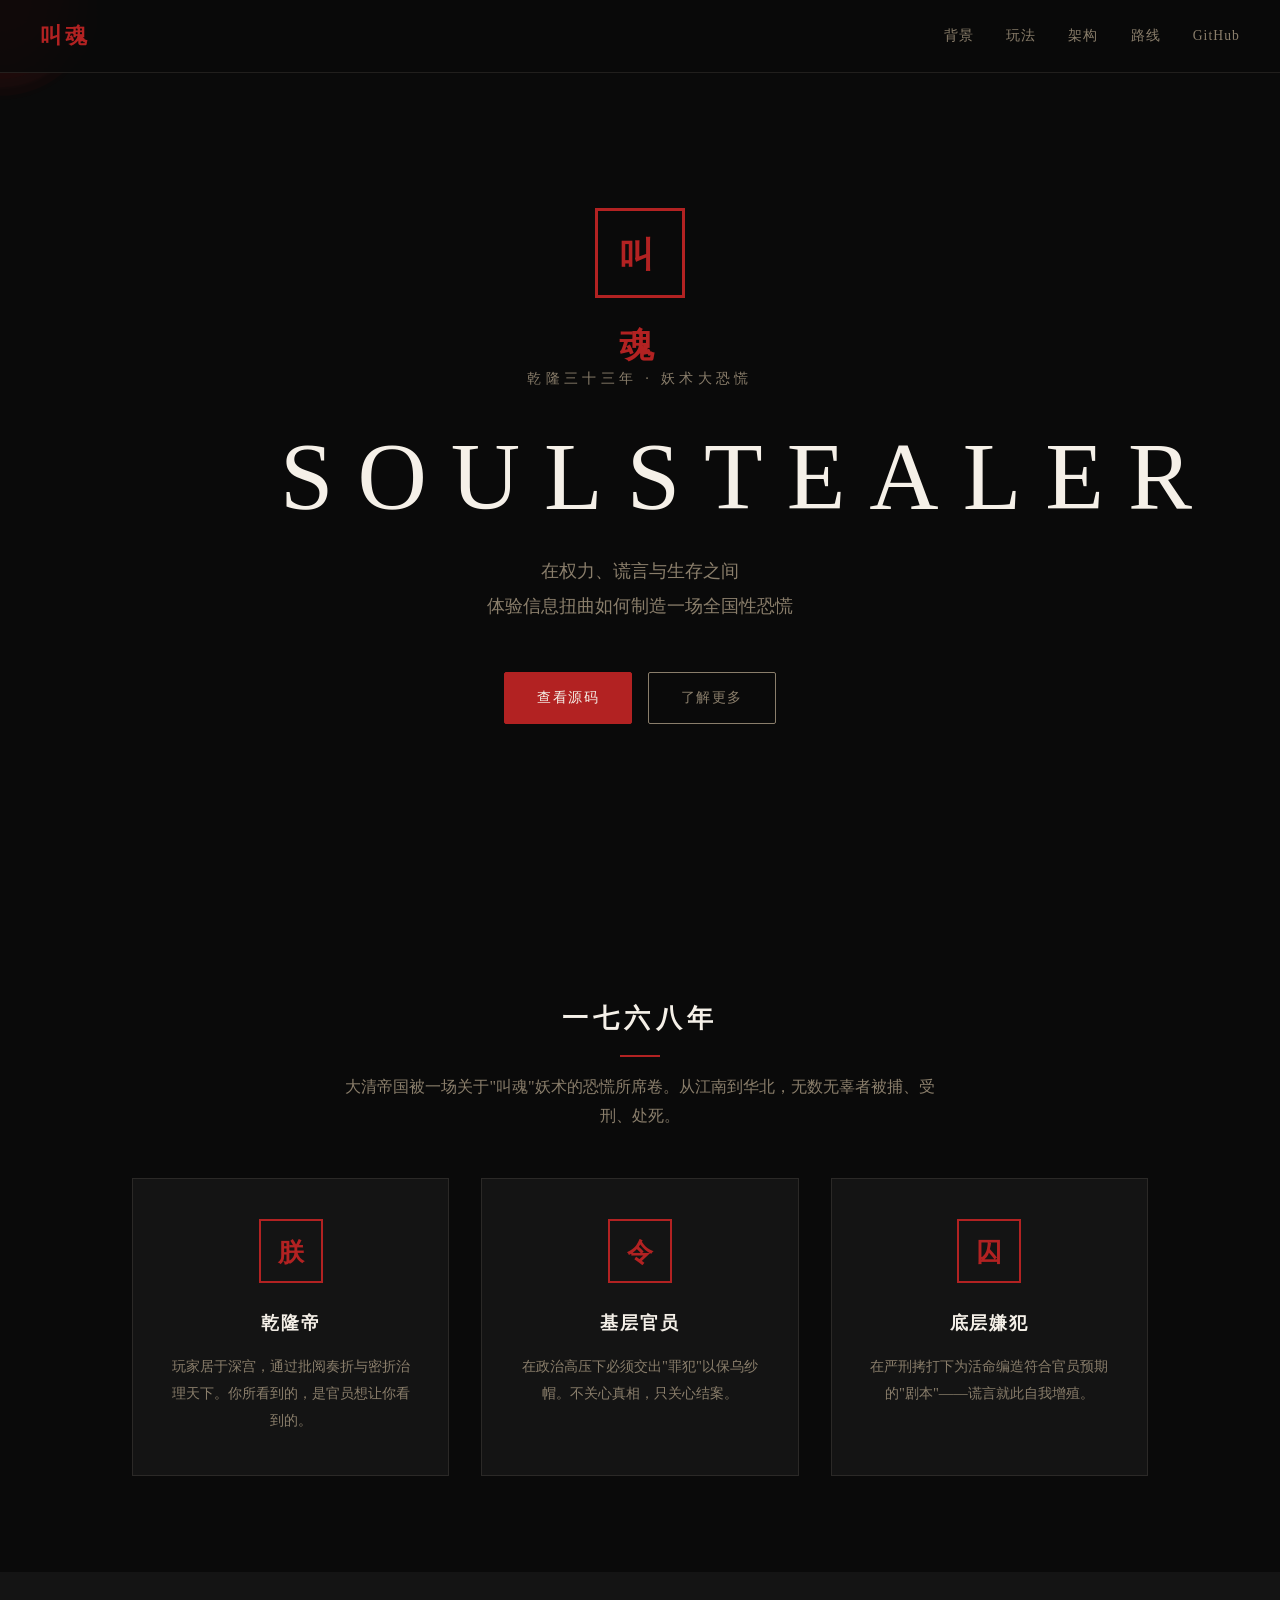
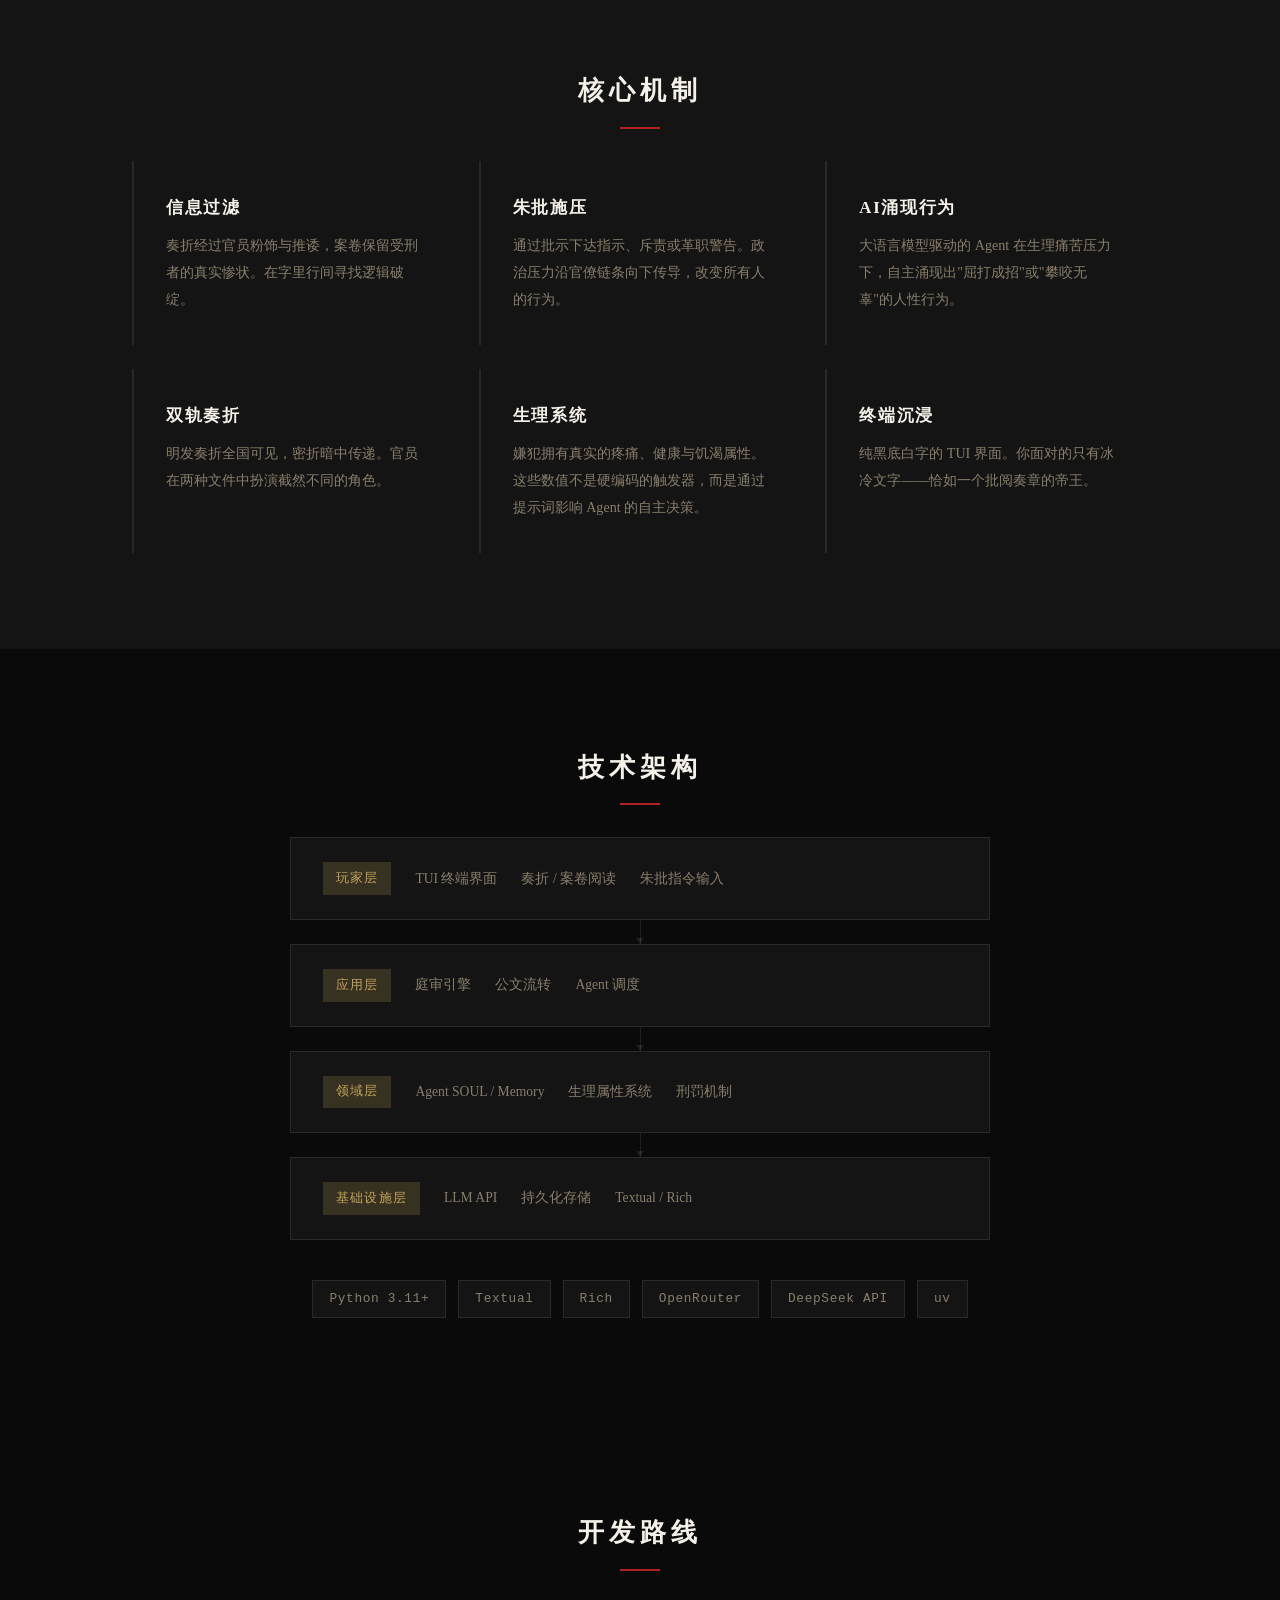
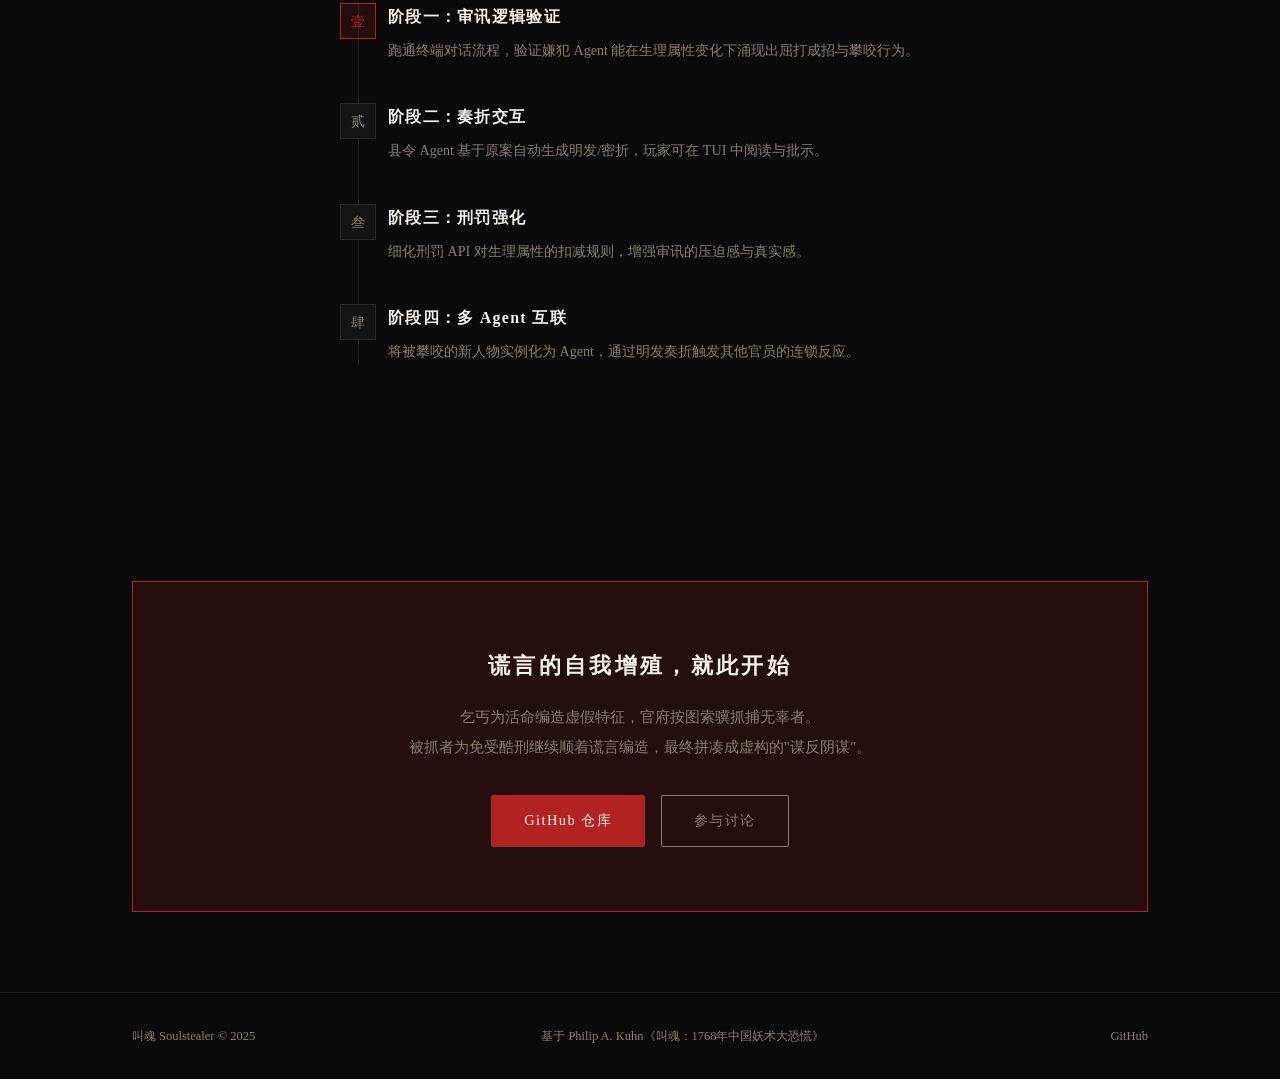
==== site/index.html @ e86f6268 "feat: add official project website for GitHub Pages Static site with ink-wash aesthetic matching the" ====
<!DOCTYPE html>
<html lang="zh-CN">
<head>
  <meta charset="UTF-8">
  <meta name="viewport" content="width=device-width, initial-scale=1.0">
  <title>叫魂 Soulstealer — 乾隆模拟器</title>
  <meta name="description" content="基于1768年叫魂妖术恐慌的硬核历史社会学模拟游戏。扮演乾隆帝，在政治高压与信息扭曲中揭开真相。">
  <meta property="og:title" content="叫魂 Soulstealer — 乾隆模拟器">
  <meta property="og:description" content="AI驱动的清代历史社会学模拟游戏。在权力、谎言与生存之间，体验信息扭曲如何制造一场全国性恐慌。">
  <meta property="og:type" content="website">
  <meta property="og:url" content="https://qiuyi111.github.io/soulstealer/">
  <link rel="icon" href="data:image/svg+xml,<svg xmlns='http://www.w3.org/2000/svg' viewBox='0 0 100 100'><text y='.9em' font-size='90'>📜</text></svg>">
  <link rel="stylesheet" href="style.css">
</head>
<body>
  <canvas id="ink-bg"></canvas>

  <nav id="navbar">
    <a href="#hero" class="nav-logo">叫魂</a>
    <div class="nav-links">
      <a href="#about">背景</a>
      <a href="#features">玩法</a>
      <a href="#architecture">架构</a>
      <a href="#roadmap">路线</a>
      <a href="https://github.com/QiuYi111/soulstealer" target="_blank" rel="noopener">GitHub</a>
    </div>
  </nav>

  <!-- Hero -->
  <section id="hero">
    <div class="hero-inner">
      <div class="seal">叫魂</div>
      <p class="subtitle">乾隆三十三年 · 妖术大恐慌</p>
      <h1>SOULSTEALER</h1>
      <p class="tagline">在权力、谎言与生存之间<br>体验信息扭曲如何制造一场全国性恐慌</p>
      <div class="hero-actions">
        <a href="https://github.com/QiuYi111/soulstealer" target="_blank" rel="noopener" class="btn btn-primary">查看源码</a>
        <a href="#about" class="btn btn-outline">了解更多</a>
      </div>
    </div>
  </section>

  <!-- About -->
  <section id="about">
    <div class="container">
      <h2 class="section-title">一七六八年</h2>
      <p class="section-lead">
        大清帝国被一场关于"叫魂"妖术的恐慌所席卷。从江南到华北，无数无辜者被捕、受刑、处死。
      </p>
      <div class="about-grid">
        <div class="about-card">
          <div class="about-icon">朕</div>
          <h3>乾隆帝</h3>
          <p>玩家居于深宫，通过批阅奏折与密折治理天下。你所看到的，是官员想让你看到的。</p>
        </div>
        <div class="about-card">
          <div class="about-icon">令</div>
          <h3>基层官员</h3>
          <p>在政治高压下必须交出"罪犯"以保乌纱帽。不关心真相，只关心结案。</p>
        </div>
        <div class="about-card">
          <div class="about-icon">囚</div>
          <h3>底层嫌犯</h3>
          <p>在严刑拷打下为活命编造符合官员预期的"剧本"——谎言就此自我增殖。</p>
        </div>
      </div>
    </div>
  </section>

  <!-- Features -->
  <section id="features">
    <div class="container">
      <h2 class="section-title">核心机制</h2>
      <div class="features-grid">
        <div class="feature-card">
          <h3>信息过滤</h3>
          <p>奏折经过官员粉饰与推诿，案卷保留受刑者的真实惨状。在字里行间寻找逻辑破绽。</p>
        </div>
        <div class="feature-card">
          <h3>朱批施压</h3>
          <p>通过批示下达指示、斥责或革职警告。政治压力沿官僚链条向下传导，改变所有人的行为。</p>
        </div>
        <div class="feature-card">
          <h3>AI涌现行为</h3>
          <p>大语言模型驱动的 Agent 在生理痛苦压力下，自主涌现出"屈打成招"或"攀咬无辜"的人性行为。</p>
        </div>
        <div class="feature-card">
          <h3>双轨奏折</h3>
          <p>明发奏折全国可见，密折暗中传递。官员在两种文件中扮演截然不同的角色。</p>
        </div>
        <div class="feature-card">
          <h3>生理系统</h3>
          <p>嫌犯拥有真实的疼痛、健康与饥渴属性。这些数值不是硬编码的触发器，而是通过提示词影响 Agent 的自主决策。</p>
        </div>
        <div class="feature-card">
          <h3>终端沉浸</h3>
          <p>纯黑底白字的 TUI 界面。你面对的只有冰冷文字——恰如一个批阅奏章的帝王。</p>
        </div>
      </div>
    </div>
  </section>

  <!-- Architecture -->
  <section id="architecture">
    <div class="container">
      <h2 class="section-title">技术架构</h2>
      <div class="arch-diagram">
        <div class="arch-layer" id="arch-player">
          <span class="arch-label">玩家层</span>
          <span class="arch-item">TUI 终端界面</span>
          <span class="arch-item">奏折 / 案卷阅读</span>
          <span class="arch-item">朱批指令输入</span>
        </div>
        <div class="arch-arrow"></div>
        <div class="arch-layer" id="arch-app">
          <span class="arch-label">应用层</span>
          <span class="arch-item">庭审引擎</span>
          <span class="arch-item">公文流转</span>
          <span class="arch-item">Agent 调度</span>
        </div>
        <div class="arch-arrow"></div>
        <div class="arch-layer" id="arch-domain">
          <span class="arch-label">领域层</span>
          <span class="arch-item">Agent SOUL / Memory</span>
          <span class="arch-item">生理属性系统</span>
          <span class="arch-item">刑罚机制</span>
        </div>
        <div class="arch-arrow"></div>
        <div class="arch-layer" id="arch-infra">
          <span class="arch-label">基础设施层</span>
          <span class="arch-item">LLM API</span>
          <span class="arch-item">持久化存储</span>
          <span class="arch-item">Textual / Rich</span>
        </div>
      </div>
      <div class="tech-stack">
        <span class="tech-tag">Python 3.11+</span>
        <span class="tech-tag">Textual</span>
        <span class="tech-tag">Rich</span>
        <span class="tech-tag">OpenRouter</span>
        <span class="tech-tag">DeepSeek API</span>
        <span class="tech-tag">uv</span>
      </div>
    </div>
  </section>

  <!-- Roadmap -->
  <section id="roadmap">
    <div class="container">
      <h2 class="section-title">开发路线</h2>
      <div class="timeline">
        <div class="timeline-item active">
          <div class="timeline-marker">壹</div>
          <div class="timeline-content">
            <h3>阶段一：审讯逻辑验证</h3>
            <p>跑通终端对话流程，验证嫌犯 Agent 能在生理属性变化下涌现出屈打成招与攀咬行为。</p>
          </div>
        </div>
        <div class="timeline-item">
          <div class="timeline-marker">贰</div>
          <div class="timeline-content">
            <h3>阶段二：奏折交互</h3>
            <p>县令 Agent 基于原案自动生成明发/密折，玩家可在 TUI 中阅读与批示。</p>
          </div>
        </div>
        <div class="timeline-item">
          <div class="timeline-marker">叁</div>
          <div class="timeline-content">
            <h3>阶段三：刑罚强化</h3>
            <p>细化刑罚 API 对生理属性的扣减规则，增强审讯的压迫感与真实感。</p>
          </div>
        </div>
        <div class="timeline-item">
          <div class="timeline-marker">肆</div>
          <div class="timeline-content">
            <h3>阶段四：多 Agent 互联</h3>
            <p>将被攀咬的新人物实例化为 Agent，通过明发奏折触发其他官员的连锁反应。</p>
          </div>
        </div>
      </div>
    </div>
  </section>

  <!-- CTA -->
  <section id="cta">
    <div class="container">
      <div class="cta-box">
        <h2>谎言的自我增殖，就此开始</h2>
        <p>乞丐为活命编造虚假特征，官府按图索骥抓捕无辜者。<br>被抓者为免受酷刑继续顺着谎言编造，最终拼凑成虚构的"谋反阴谋"。</p>
        <div class="cta-actions">
          <a href="https://github.com/QiuYi111/soulstealer" target="_blank" rel="noopener" class="btn btn-primary">GitHub 仓库</a>
          <a href="https://github.com/QiuYi111/soulstealer/issues" target="_blank" rel="noopener" class="btn btn-outline">参与讨论</a>
        </div>
      </div>
    </div>
  </section>

  <footer>
    <div class="container">
      <div class="footer-inner">
        <span>叫魂 Soulstealer &copy; 2025</span>
        <span>基于 Philip A. Kuhn《叫魂：1768年中国妖术大恐慌》</span>
        <a href="https://github.com/QiuYi111/soulstealer" target="_blank" rel="noopener">GitHub</a>
      </div>
    </div>
  </footer>

  <script src="main.js"></script>
</body>
</html>
---- site/style.css ----
/* ========================================
   叫魂 Soulstealer — Official Site Styles
   Ink-wash / Imperial Document Aesthetic
   ======================================== */

:root {
  --ink-black: #0a0a0a;
  --ink-dark: #141414;
  --ink-paper: #e8e0cc;
  --ink-faded: #8a7e6b;
  --ink-red: #b22222;
  --ink-red-light: rgba(178, 34, 34, 0.15);
  --ink-gold: #c4a35a;
  --ink-gold-dim: rgba(196, 163, 90, 0.2);
  --ink-white: #f5f0e8;
  --ink-gray: #666;
  --ink-border: rgba(200, 190, 170, 0.12);
  --font-cn: "Noto Serif SC", "Source Han Serif SC", "Songti SC", "SimSun", serif;
  --font-en: "Cormorant Garamond", "Georgia", serif;
  --font-mono: "JetBrains Mono", "Fira Code", monospace;
}

/* Reset */
*, *::before, *::after { margin: 0; padding: 0; box-sizing: border-box; }
html { scroll-behavior: smooth; font-size: 16px; }

body {
  background: var(--ink-black);
  color: var(--ink-white);
  font-family: var(--font-cn);
  line-height: 1.8;
  overflow-x: hidden;
}

/* Ink background canvas */
#ink-bg {
  position: fixed;
  top: 0; left: 0;
  width: 100%; height: 100%;
  z-index: 0;
  pointer-events: none;
  opacity: 0.4;
}

/* Container */
.container {
  max-width: 1080px;
  margin: 0 auto;
  padding: 0 2rem;
  position: relative;
  z-index: 1;
}

/* ===== NAVBAR ===== */
#navbar {
  position: fixed;
  top: 0; left: 0; right: 0;
  z-index: 100;
  display: flex;
  align-items: center;
  justify-content: space-between;
  padding: 1rem 2.5rem;
  background: rgba(10, 10, 10, 0.85);
  backdrop-filter: blur(12px);
  border-bottom: 1px solid var(--ink-border);
  transition: background 0.3s;
}

#navbar.scrolled {
  background: rgba(10, 10, 10, 0.95);
}

.nav-logo {
  font-size: 1.4rem;
  font-weight: 700;
  color: var(--ink-red);
  text-decoration: none;
  letter-spacing: 0.15em;
}

.nav-links {
  display: flex;
  gap: 2rem;
}

.nav-links a {
  color: var(--ink-faded);
  text-decoration: none;
  font-size: 0.85rem;
  letter-spacing: 0.08em;
  transition: color 0.2s;
  position: relative;
}

.nav-links a:hover {
  color: var(--ink-white);
}

.nav-links a::after {
  content: '';
  position: absolute;
  bottom: -4px; left: 0;
  width: 0; height: 1px;
  background: var(--ink-red);
  transition: width 0.3s;
}

.nav-links a:hover::after {
  width: 100%;
}

/* ===== HERO ===== */
#hero {
  position: relative;
  z-index: 1;
  min-height: 100vh;
  display: flex;
  align-items: center;
  justify-content: center;
  text-align: center;
  padding: 6rem 2rem 4rem;
}

.hero-inner {
  max-width: 720px;
}

.seal {
  display: inline-block;
  width: 90px; height: 90px;
  line-height: 90px;
  border: 3px solid var(--ink-red);
  color: var(--ink-red);
  font-size: 2.2rem;
  font-weight: 900;
  letter-spacing: 0.2em;
  margin-bottom: 1.5rem;
  animation: sealPulse 4s ease-in-out infinite;
}

@keyframes sealPulse {
  0%, 100% { opacity: 0.8; transform: scale(1); }
  50% { opacity: 1; transform: scale(1.02); }
}

.subtitle {
  font-size: 0.9rem;
  color: var(--ink-faded);
  letter-spacing: 0.3em;
  margin-bottom: 2rem;
}

#hero h1 {
  font-family: var(--font-en);
  font-size: clamp(3rem, 8vw, 6rem);
  font-weight: 300;
  letter-spacing: 0.25em;
  color: var(--ink-white);
  margin-bottom: 1.5rem;
  line-height: 1.1;
}

.tagline {
  font-size: 1.1rem;
  color: var(--ink-faded);
  line-height: 2;
  margin-bottom: 3rem;
}

/* Buttons */
.hero-actions, .cta-actions {
  display: flex;
  gap: 1rem;
  justify-content: center;
  flex-wrap: wrap;
}

.btn {
  display: inline-block;
  padding: 0.75rem 2rem;
  border-radius: 2px;
  font-size: 0.9rem;
  font-family: var(--font-cn);
  letter-spacing: 0.1em;
  text-decoration: none;
  transition: all 0.25s;
  cursor: pointer;
}

.btn-primary {
  background: var(--ink-red);
  color: var(--ink-white);
  border: 1px solid var(--ink-red);
}

.btn-primary:hover {
  background: #8b1a1a;
  border-color: #8b1a1a;
}

.btn-outline {
  background: transparent;
  color: var(--ink-faded);
  border: 1px solid var(--ink-faded);
}

.btn-outline:hover {
  color: var(--ink-white);
  border-color: var(--ink-white);
}

/* ===== SECTION COMMON ===== */
section {
  position: relative;
  z-index: 1;
  padding: 6rem 0;
}

.section-title {
  font-size: 1.6rem;
  text-align: center;
  letter-spacing: 0.2em;
  margin-bottom: 1rem;
  color: var(--ink-white);
}

.section-title::after {
  content: '';
  display: block;
  width: 40px;
  height: 2px;
  background: var(--ink-red);
  margin: 0.8rem auto 0;
}

.section-lead {
  text-align: center;
  color: var(--ink-faded);
  max-width: 600px;
  margin: 1rem auto 3rem;
  font-size: 1rem;
}

/* ===== ABOUT ===== */
.about-grid {
  display: grid;
  grid-template-columns: repeat(auto-fit, minmax(260px, 1fr));
  gap: 2rem;
  margin-top: 2rem;
}

.about-card {
  background: var(--ink-dark);
  border: 1px solid var(--ink-border);
  padding: 2.5rem 2rem;
  text-align: center;
  transition: border-color 0.3s, transform 0.3s;
}

.about-card:hover {
  border-color: var(--ink-red);
  transform: translateY(-4px);
}

.about-icon {
  width: 64px; height: 64px;
  line-height: 64px;
  margin: 0 auto 1.5rem;
  border: 2px solid var(--ink-red);
  color: var(--ink-red);
  font-size: 1.6rem;
  font-weight: 900;
}

.about-card h3 {
  font-size: 1.15rem;
  margin-bottom: 0.75rem;
  color: var(--ink-white);
  letter-spacing: 0.1em;
}

.about-card p {
  color: var(--ink-faded);
  font-size: 0.9rem;
  line-height: 1.9;
}

/* ===== FEATURES ===== */
#features {
  background: var(--ink-dark);
}

.features-grid {
  display: grid;
  grid-template-columns: repeat(auto-fit, minmax(300px, 1fr));
  gap: 1.5rem;
  margin-top: 2rem;
}

.feature-card {
  padding: 2rem;
  border-left: 2px solid var(--ink-border);
  transition: border-color 0.3s;
}

.feature-card:hover {
  border-left-color: var(--ink-red);
}

.feature-card h3 {
  font-size: 1.05rem;
  color: var(--ink-white);
  margin-bottom: 0.6rem;
  letter-spacing: 0.1em;
}

.feature-card p {
  color: var(--ink-faded);
  font-size: 0.88rem;
  line-height: 1.9;
}

/* ===== ARCHITECTURE ===== */
.arch-diagram {
  max-width: 700px;
  margin: 2rem auto;
  display: flex;
  flex-direction: column;
  align-items: center;
  gap: 0;
}

.arch-layer {
  width: 100%;
  background: var(--ink-dark);
  border: 1px solid var(--ink-border);
  padding: 1.5rem 2rem;
  display: flex;
  align-items: center;
  gap: 1.5rem;
  flex-wrap: wrap;
  transition: border-color 0.3s;
}

.arch-layer:hover {
  border-color: var(--ink-gold-dim);
}

.arch-label {
  background: var(--ink-gold-dim);
  color: var(--ink-gold);
  padding: 0.3rem 0.8rem;
  font-size: 0.8rem;
  letter-spacing: 0.1em;
  white-space: nowrap;
  flex-shrink: 0;
}

.arch-item {
  font-size: 0.85rem;
  color: var(--ink-faded);
  white-space: nowrap;
}

.arch-arrow {
  width: 1px;
  height: 1.5rem;
  background: var(--ink-border);
  position: relative;
}

.arch-arrow::after {
  content: '';
  position: absolute;
  bottom: 0; left: 50%;
  transform: translateX(-50%);
  border-left: 4px solid transparent;
  border-right: 4px solid transparent;
  border-top: 6px solid var(--ink-border);
}

.tech-stack {
  display: flex;
  justify-content: center;
  flex-wrap: wrap;
  gap: 0.75rem;
  margin-top: 2.5rem;
}

.tech-tag {
  background: var(--ink-dark);
  border: 1px solid var(--ink-border);
  padding: 0.4rem 1rem;
  font-family: var(--font-mono);
  font-size: 0.8rem;
  color: var(--ink-faded);
  letter-spacing: 0.05em;
}

/* ===== ROADMAP ===== */
.timeline {
  max-width: 600px;
  margin: 2rem auto 0;
  position: relative;
  padding-left: 3rem;
}

.timeline::before {
  content: '';
  position: absolute;
  left: 18px; top: 0;
  width: 1px; height: 100%;
  background: var(--ink-border);
}

.timeline-item {
  position: relative;
  margin-bottom: 2.5rem;
  opacity: 0.7;
  transition: opacity 0.3s;
}

.timeline-item:hover, .timeline-item.active {
  opacity: 1;
}

.timeline-marker {
  position: absolute;
  left: -3rem; top: 0;
  width: 36px; height: 36px;
  line-height: 36px;
  text-align: center;
  background: var(--ink-dark);
  border: 1px solid var(--ink-border);
  color: var(--ink-faded);
  font-size: 0.85rem;
}

.timeline-item.active .timeline-marker {
  border-color: var(--ink-red);
  color: var(--ink-red);
  background: var(--ink-red-light);
}

.timeline-content h3 {
  font-size: 1rem;
  color: var(--ink-white);
  margin-bottom: 0.4rem;
  letter-spacing: 0.08em;
}

.timeline-content p {
  font-size: 0.88rem;
  color: var(--ink-faded);
  line-height: 1.8;
}

/* ===== CTA ===== */
#cta {
  padding: 5rem 0;
}

.cta-box {
  text-align: center;
  border: 1px solid var(--ink-red);
  padding: 4rem 2rem;
  background: var(--ink-red-light);
}

.cta-box h2 {
  font-size: 1.4rem;
  letter-spacing: 0.15em;
  margin-bottom: 1rem;
  color: var(--ink-white);
}

.cta-box p {
  color: var(--ink-faded);
  max-width: 520px;
  margin: 0 auto 2rem;
  font-size: 0.95rem;
  line-height: 2;
}

/* ===== FOOTER ===== */
footer {
  position: relative;
  z-index: 1;
  border-top: 1px solid var(--ink-border);
  padding: 2rem 0;
}

.footer-inner {
  display: flex;
  justify-content: space-between;
  align-items: center;
  flex-wrap: wrap;
  gap: 0.5rem;
  font-size: 0.78rem;
  color: var(--ink-faded);
}

.footer-inner a {
  color: var(--ink-faded);
  text-decoration: none;
  transition: color 0.2s;
}

.footer-inner a:hover {
  color: var(--ink-white);
}

/* ===== RESPONSIVE ===== */
@media (max-width: 768px) {
  #navbar { padding: 0.8rem 1.2rem; }
  .nav-links { gap: 1rem; }
  .nav-links a { font-size: 0.78rem; }

  #hero h1 { letter-spacing: 0.15em; }
  .seal { width: 70px; height: 70px; line-height: 70px; font-size: 1.8rem; }

  section { padding: 4rem 0; }
  .about-grid { grid-template-columns: 1fr; }
  .features-grid { grid-template-columns: 1fr; }

  .footer-inner { flex-direction: column; text-align: center; }
}

/* ===== SCROLL ANIMATIONS ===== */
.reveal {
  opacity: 0;
  transform: translateY(30px);
  transition: opacity 0.6s ease-out, transform 0.6s ease-out;
}

.reveal.visible {
  opacity: 1;
  transform: translateY(0);
}
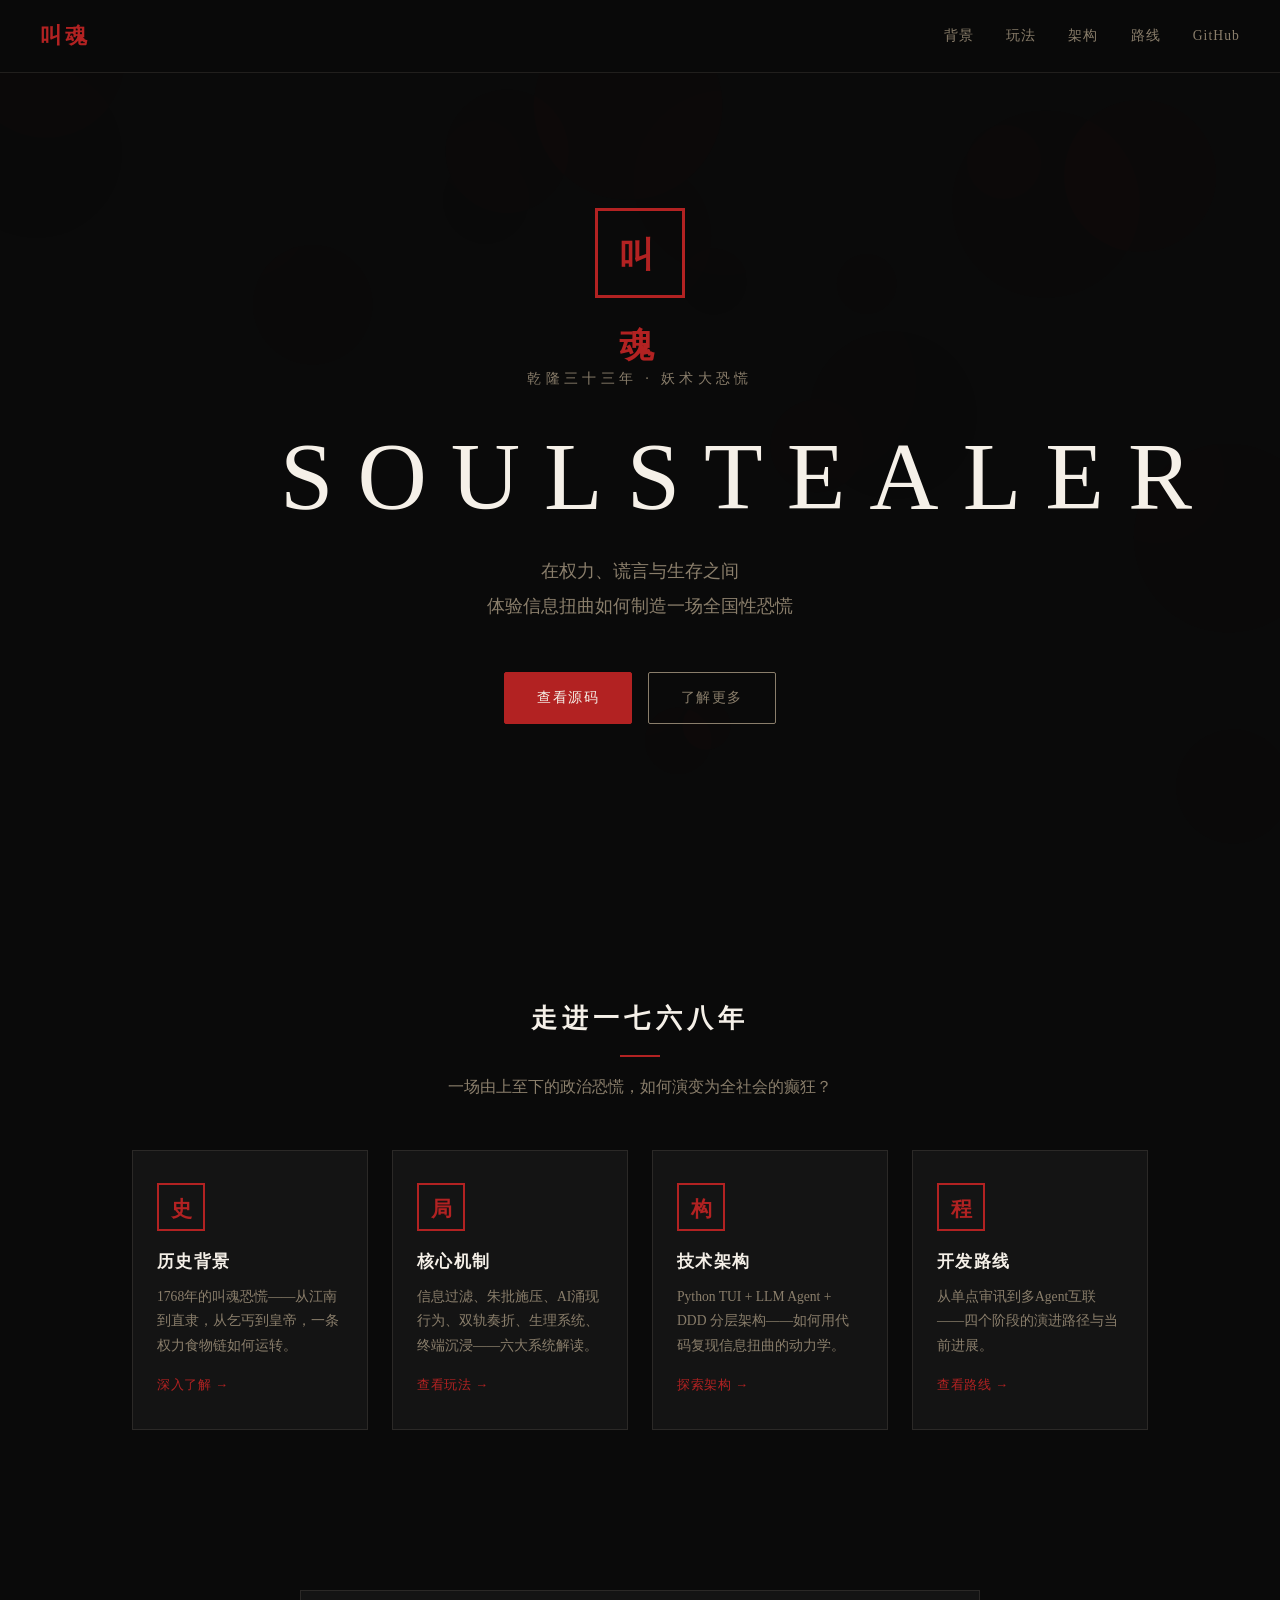
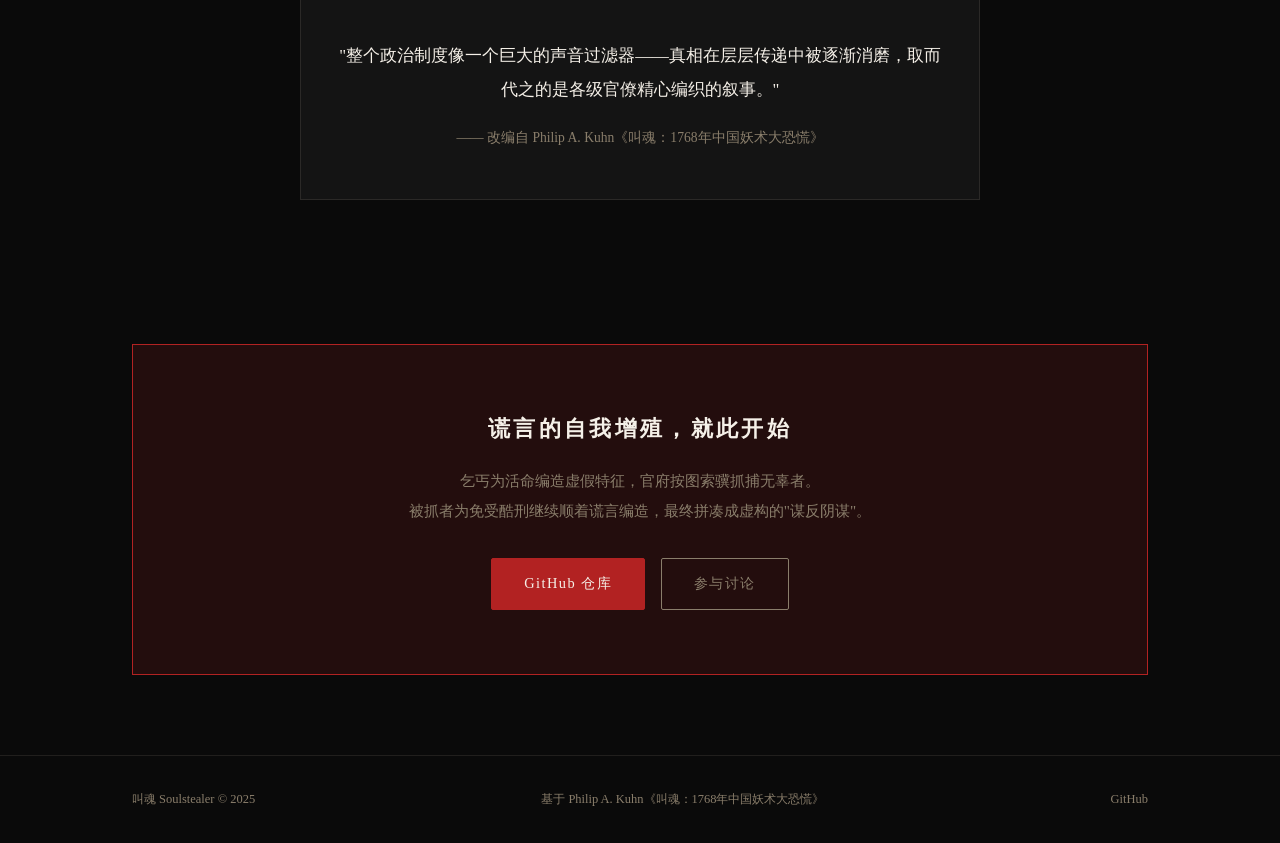
==== commit 62aa1a99: "feat: expand site to multi-page with detailed subpages Restructure single-page site into 5 pages wit" ====
--- a/site/index.html
+++ b/site/index.html
@@ -5,10 +5,6 @@
   <meta name="viewport" content="width=device-width, initial-scale=1.0">
   <title>叫魂 Soulstealer — 乾隆模拟器</title>
   <meta name="description" content="基于1768年叫魂妖术恐慌的硬核历史社会学模拟游戏。扮演乾隆帝，在政治高压与信息扭曲中揭开真相。">
-  <meta property="og:title" content="叫魂 Soulstealer — 乾隆模拟器">
-  <meta property="og:description" content="AI驱动的清代历史社会学模拟游戏。在权力、谎言与生存之间，体验信息扭曲如何制造一场全国性恐慌。">
-  <meta property="og:type" content="website">
-  <meta property="og:url" content="https://qiuyi111.github.io/soulstealer/">
   <link rel="icon" href="data:image/svg+xml,<svg xmlns='http://www.w3.org/2000/svg' viewBox='0 0 100 100'><text y='.9em' font-size='90'>📜</text></svg>">
   <link rel="stylesheet" href="style.css">
 </head>
@@ -16,17 +12,17 @@
   <canvas id="ink-bg"></canvas>
 
   <nav id="navbar">
-    <a href="#hero" class="nav-logo">叫魂</a>
+    <a href="index.html" class="nav-logo">叫魂</a>
+    <button class="nav-toggle" aria-label="菜单">☰</button>
     <div class="nav-links">
-      <a href="#about">背景</a>
-      <a href="#features">玩法</a>
-      <a href="#architecture">架构</a>
-      <a href="#roadmap">路线</a>
+      <a href="about.html">背景</a>
+      <a href="gameplay.html">玩法</a>
+      <a href="architecture.html">架构</a>
+      <a href="roadmap.html">路线</a>
       <a href="https://github.com/QiuYi111/soulstealer" target="_blank" rel="noopener">GitHub</a>
     </div>
   </nav>
 
-  <!-- Hero -->
   <section id="hero">
     <div class="hero-inner">
       <div class="seal">叫魂</div>
@@ -35,156 +31,59 @@
       <p class="tagline">在权力、谎言与生存之间<br>体验信息扭曲如何制造一场全国性恐慌</p>
       <div class="hero-actions">
         <a href="https://github.com/QiuYi111/soulstealer" target="_blank" rel="noopener" class="btn btn-primary">查看源码</a>
-        <a href="#about" class="btn btn-outline">了解更多</a>
+        <a href="about.html" class="btn btn-outline">了解更多</a>
       </div>
     </div>
   </section>
 
-  <!-- About -->
-  <section id="about">
+  <!-- Teaser Cards -->
+  <section id="teaser">
     <div class="container">
-      <h2 class="section-title">一七六八年</h2>
-      <p class="section-lead">
-        大清帝国被一场关于"叫魂"妖术的恐慌所席卷。从江南到华北，无数无辜者被捕、受刑、处死。
-      </p>
-      <div class="about-grid">
-        <div class="about-card">
-          <div class="about-icon">朕</div>
-          <h3>乾隆帝</h3>
-          <p>玩家居于深宫，通过批阅奏折与密折治理天下。你所看到的，是官员想让你看到的。</p>
-        </div>
-        <div class="about-card">
-          <div class="about-icon">令</div>
-          <h3>基层官员</h3>
-          <p>在政治高压下必须交出"罪犯"以保乌纱帽。不关心真相，只关心结案。</p>
-        </div>
-        <div class="about-card">
-          <div class="about-icon">囚</div>
-          <h3>底层嫌犯</h3>
-          <p>在严刑拷打下为活命编造符合官员预期的"剧本"——谎言就此自我增殖。</p>
-        </div>
+      <h2 class="section-title">走进一七六八年</h2>
+      <p class="section-lead">一场由上至下的政治恐慌，如何演变为全社会的癫狂？</p>
+      <div class="teaser-grid">
+        <a href="about.html" class="teaser-card reveal">
+          <div class="teaser-icon">史</div>
+          <h3>历史背景</h3>
+          <p>1768年的叫魂恐慌——从江南到直隶，从乞丐到皇帝，一条权力食物链如何运转。</p>
+          <span class="teaser-link">深入了解 →</span>
+        </a>
+        <a href="gameplay.html" class="teaser-card reveal">
+          <div class="teaser-icon">局</div>
+          <h3>核心机制</h3>
+          <p>信息过滤、朱批施压、AI涌现行为、双轨奏折、生理系统、终端沉浸——六大系统解读。</p>
+          <span class="teaser-link">查看玩法 →</span>
+        </a>
+        <a href="architecture.html" class="teaser-card reveal">
+          <div class="teaser-icon">构</div>
+          <h3>技术架构</h3>
+          <p>Python TUI + LLM Agent + DDD 分层架构——如何用代码复现信息扭曲的动力学。</p>
+          <span class="teaser-link">探索架构 →</span>
+        </a>
+        <a href="roadmap.html" class="teaser-card reveal">
+          <div class="teaser-icon">程</div>
+          <h3>开发路线</h3>
+          <p>从单点审讯到多Agent互联——四个阶段的演进路径与当前进展。</p>
+          <span class="teaser-link">查看路线 →</span>
+        </a>
       </div>
     </div>
   </section>
 
-  <!-- Features -->
-  <section id="features">
+  <!-- Quote -->
+  <section id="quote">
     <div class="container">
-      <h2 class="section-title">核心机制</h2>
-      <div class="features-grid">
-        <div class="feature-card">
-          <h3>信息过滤</h3>
-          <p>奏折经过官员粉饰与推诿，案卷保留受刑者的真实惨状。在字里行间寻找逻辑破绽。</p>
-        </div>
-        <div class="feature-card">
-          <h3>朱批施压</h3>
-          <p>通过批示下达指示、斥责或革职警告。政治压力沿官僚链条向下传导，改变所有人的行为。</p>
-        </div>
-        <div class="feature-card">
-          <h3>AI涌现行为</h3>
-          <p>大语言模型驱动的 Agent 在生理痛苦压力下，自主涌现出"屈打成招"或"攀咬无辜"的人性行为。</p>
-        </div>
-        <div class="feature-card">
-          <h3>双轨奏折</h3>
-          <p>明发奏折全国可见，密折暗中传递。官员在两种文件中扮演截然不同的角色。</p>
-        </div>
-        <div class="feature-card">
-          <h3>生理系统</h3>
-          <p>嫌犯拥有真实的疼痛、健康与饥渴属性。这些数值不是硬编码的触发器，而是通过提示词影响 Agent 的自主决策。</p>
-        </div>
-        <div class="feature-card">
-          <h3>终端沉浸</h3>
-          <p>纯黑底白字的 TUI 界面。你面对的只有冰冷文字——恰如一个批阅奏章的帝王。</p>
-        </div>
-      </div>
-    </div>
-  </section>
-
-  <!-- Architecture -->
-  <section id="architecture">
-    <div class="container">
-      <h2 class="section-title">技术架构</h2>
-      <div class="arch-diagram">
-        <div class="arch-layer" id="arch-player">
-          <span class="arch-label">玩家层</span>
-          <span class="arch-item">TUI 终端界面</span>
-          <span class="arch-item">奏折 / 案卷阅读</span>
-          <span class="arch-item">朱批指令输入</span>
-        </div>
-        <div class="arch-arrow"></div>
-        <div class="arch-layer" id="arch-app">
-          <span class="arch-label">应用层</span>
-          <span class="arch-item">庭审引擎</span>
-          <span class="arch-item">公文流转</span>
-          <span class="arch-item">Agent 调度</span>
-        </div>
-        <div class="arch-arrow"></div>
-        <div class="arch-layer" id="arch-domain">
-          <span class="arch-label">领域层</span>
-          <span class="arch-item">Agent SOUL / Memory</span>
-          <span class="arch-item">生理属性系统</span>
-          <span class="arch-item">刑罚机制</span>
-        </div>
-        <div class="arch-arrow"></div>
-        <div class="arch-layer" id="arch-infra">
-          <span class="arch-label">基础设施层</span>
-          <span class="arch-item">LLM API</span>
-          <span class="arch-item">持久化存储</span>
-          <span class="arch-item">Textual / Rich</span>
-        </div>
-      </div>
-      <div class="tech-stack">
-        <span class="tech-tag">Python 3.11+</span>
-        <span class="tech-tag">Textual</span>
-        <span class="tech-tag">Rich</span>
-        <span class="tech-tag">OpenRouter</span>
-        <span class="tech-tag">DeepSeek API</span>
-        <span class="tech-tag">uv</span>
-      </div>
-    </div>
-  </section>
-
-  <!-- Roadmap -->
-  <section id="roadmap">
-    <div class="container">
-      <h2 class="section-title">开发路线</h2>
-      <div class="timeline">
-        <div class="timeline-item active">
-          <div class="timeline-marker">壹</div>
-          <div class="timeline-content">
-            <h3>阶段一：审讯逻辑验证</h3>
-            <p>跑通终端对话流程，验证嫌犯 Agent 能在生理属性变化下涌现出屈打成招与攀咬行为。</p>
-          </div>
-        </div>
-        <div class="timeline-item">
-          <div class="timeline-marker">贰</div>
-          <div class="timeline-content">
-            <h3>阶段二：奏折交互</h3>
-            <p>县令 Agent 基于原案自动生成明发/密折，玩家可在 TUI 中阅读与批示。</p>
-          </div>
-        </div>
-        <div class="timeline-item">
-          <div class="timeline-marker">叁</div>
-          <div class="timeline-content">
-            <h3>阶段三：刑罚强化</h3>
-            <p>细化刑罚 API 对生理属性的扣减规则，增强审讯的压迫感与真实感。</p>
-          </div>
-        </div>
-        <div class="timeline-item">
-          <div class="timeline-marker">肆</div>
-          <div class="timeline-content">
-            <h3>阶段四：多 Agent 互联</h3>
-            <p>将被攀咬的新人物实例化为 Agent，通过明发奏折触发其他官员的连锁反应。</p>
-          </div>
-        </div>
-      </div>
+      <blockquote class="reveal">
+        <p>"整个政治制度像一个巨大的声音过滤器——真相在层层传递中被逐渐消磨，取而代之的是各级官僚精心编织的叙事。"</p>
+        <cite>—— 改编自 Philip A. Kuhn《叫魂：1768年中国妖术大恐慌》</cite>
+      </blockquote>
     </div>
   </section>
 
   <!-- CTA -->
   <section id="cta">
     <div class="container">
-      <div class="cta-box">
+      <div class="cta-box reveal">
         <h2>谎言的自我增殖，就此开始</h2>
         <p>乞丐为活命编造虚假特征，官府按图索骥抓捕无辜者。<br>被抓者为免受酷刑继续顺着谎言编造，最终拼凑成虚构的"谋反阴谋"。</p>
         <div class="cta-actions">
--- a/site/style.css
+++ b/site/style.css
@@ -1,5 +1,5 @@
 /* ========================================
-   叫魂 Soulstealer — Official Site Styles
+   叫魂 Soulstealer — Multi-page Site Styles
    Ink-wash / Imperial Document Aesthetic
    ======================================== */
 
@@ -15,6 +15,7 @@
   --ink-white: #f5f0e8;
   --ink-gray: #666;
   --ink-border: rgba(200, 190, 170, 0.12);
+  --ink-border-strong: rgba(200, 190, 170, 0.25);
   --font-cn: "Noto Serif SC", "Source Han Serif SC", "Songti SC", "SimSun", serif;
   --font-en: "Cormorant Garamond", "Georgia", serif;
   --font-mono: "JetBrains Mono", "Fira Code", monospace;
@@ -32,7 +33,8 @@
   overflow-x: hidden;
 }
 
-/* Ink background canvas */
+body.subpage { padding-top: 60px; }
+
 #ink-bg {
   position: fixed;
   top: 0; left: 0;
@@ -42,7 +44,6 @@
   opacity: 0.4;
 }
 
-/* Container */
 .container {
   max-width: 1080px;
   margin: 0 auto;
@@ -78,6 +79,15 @@
   letter-spacing: 0.15em;
 }
 
+.nav-toggle {
+  display: none;
+  background: none;
+  border: none;
+  color: var(--ink-faded);
+  font-size: 1.4rem;
+  cursor: pointer;
+}
+
 .nav-links {
   display: flex;
   gap: 2rem;
@@ -92,7 +102,8 @@
   position: relative;
 }
 
-.nav-links a:hover {
+.nav-links a:hover,
+.nav-links a.active {
   color: var(--ink-white);
 }
 
@@ -105,11 +116,12 @@
   transition: width 0.3s;
 }
 
-.nav-links a:hover::after {
+.nav-links a:hover::after,
+.nav-links a.active::after {
   width: 100%;
 }
 
-/* ===== HERO ===== */
+/* ===== HERO (index only) ===== */
 #hero {
   position: relative;
   z-index: 1;
@@ -121,9 +133,7 @@
   padding: 6rem 2rem 4rem;
 }
 
-.hero-inner {
-  max-width: 720px;
-}
+.hero-inner { max-width: 720px; }
 
 .seal {
   display: inline-block;
@@ -167,7 +177,6 @@
   margin-bottom: 3rem;
 }
 
-/* Buttons */
 .hero-actions, .cta-actions {
   display: flex;
   gap: 1rem;
@@ -175,6 +184,7 @@
   flex-wrap: wrap;
 }
 
+/* ===== BUTTONS ===== */
 .btn {
   display: inline-block;
   padding: 0.75rem 2rem;
@@ -241,135 +251,615 @@
   font-size: 1rem;
 }
 
-/* ===== ABOUT ===== */
-.about-grid {
+/* ===== INDEX: TEASER CARDS ===== */
+.teaser-grid {
   display: grid;
-  grid-template-columns: repeat(auto-fit, minmax(260px, 1fr));
-  gap: 2rem;
+  grid-template-columns: repeat(auto-fit, minmax(230px, 1fr));
+  gap: 1.5rem;
   margin-top: 2rem;
 }
 
-.about-card {
+.teaser-card {
+  display: flex;
+  flex-direction: column;
   background: var(--ink-dark);
   border: 1px solid var(--ink-border);
-  padding: 2.5rem 2rem;
-  text-align: center;
+  padding: 2rem 1.5rem;
+  text-decoration: none;
   transition: border-color 0.3s, transform 0.3s;
 }
 
-.about-card:hover {
+.teaser-card:hover {
   border-color: var(--ink-red);
   transform: translateY(-4px);
 }
 
-.about-icon {
-  width: 64px; height: 64px;
-  line-height: 64px;
-  margin: 0 auto 1.5rem;
+.teaser-icon {
+  width: 48px; height: 48px;
+  line-height: 48px;
+  text-align: center;
   border: 2px solid var(--ink-red);
   color: var(--ink-red);
-  font-size: 1.6rem;
+  font-size: 1.3rem;
   font-weight: 900;
-}
-
-.about-card h3 {
+  margin-bottom: 1rem;
+}
+
+.teaser-card h3 {
+  font-size: 1.05rem;
+  color: var(--ink-white);
+  margin-bottom: 0.5rem;
+  letter-spacing: 0.08em;
+}
+
+.teaser-card p {
+  color: var(--ink-faded);
+  font-size: 0.85rem;
+  line-height: 1.8;
+  margin-bottom: 1rem;
+  flex: 1;
+}
+
+.teaser-link {
+  color: var(--ink-red);
+  font-size: 0.8rem;
+  letter-spacing: 0.05em;
+}
+
+/* ===== INDEX: QUOTE ===== */
+#quote {
+  padding: 4rem 0;
+}
+
+#quote blockquote {
+  max-width: 680px;
+  margin: 0 auto;
+  text-align: center;
+  padding: 3rem 2rem;
+  border: 1px solid var(--ink-border);
+  background: var(--ink-dark);
+}
+
+#quote blockquote p {
+  font-size: 1.05rem;
+  color: var(--ink-white);
+  line-height: 2;
+  margin-bottom: 1rem;
+}
+
+#quote cite {
+  font-style: normal;
+  color: var(--ink-faded);
+  font-size: 0.85rem;
+}
+
+/* ===== SUBPAGE: PAGE HEADER ===== */
+.page-header {
+  position: relative;
+  z-index: 1;
+  text-align: center;
+  padding: 5rem 2rem 3rem;
+  border-bottom: 1px solid var(--ink-border);
+}
+
+.page-eyebrow {
+  font-size: 0.8rem;
+  color: var(--ink-red);
+  letter-spacing: 0.3em;
+  margin-bottom: 1rem;
+}
+
+.page-title {
+  font-family: var(--font-en);
+  font-size: clamp(2rem, 5vw, 3rem);
+  font-weight: 300;
+  letter-spacing: 0.15em;
+  color: var(--ink-white);
+  margin-bottom: 0.8rem;
+}
+
+.page-desc {
+  color: var(--ink-faded);
+  font-size: 1rem;
+  max-width: 520px;
+  margin: 0 auto;
+}
+
+/* ===== CONTENT FLOW (shared on subpages) ===== */
+.content-flow {
+  max-width: 780px;
+  margin: 0 auto;
+  padding: 0 2rem;
+}
+
+.content-flow > p {
+  margin-bottom: 1.2rem;
+  color: var(--ink-faded);
+  font-size: 0.95rem;
+  line-height: 2;
+}
+
+.content-flow > p strong {
+  color: var(--ink-white);
+}
+
+.content-heading {
+  font-size: 1.3rem;
+  color: var(--ink-white);
+  letter-spacing: 0.12em;
+  margin: 3rem 0 1.2rem;
+  padding-left: 1rem;
+  border-left: 3px solid var(--ink-red);
+}
+
+.content-heading:first-child {
+  margin-top: 0;
+}
+
+.content-flow ul, .content-flow ol {
+  margin: 0.8rem 0 1.2rem 1.5rem;
+  color: var(--ink-faded);
+  font-size: 0.95rem;
+  line-height: 2;
+}
+
+.content-flow li {
+  margin-bottom: 0.3rem;
+}
+
+.content-flow li strong {
+  color: var(--ink-white);
+}
+
+/* ===== ABOUT: ROLE CARDS ===== */
+.role-grid {
+  display: flex;
+  flex-direction: column;
+  gap: 2rem;
+  margin: 2rem 0;
+}
+
+.role-card {
+  background: var(--ink-dark);
+  border: 1px solid var(--ink-border);
+  padding: 2rem;
+  transition: border-color 0.3s;
+}
+
+.role-card:hover {
+  border-color: var(--ink-border-strong);
+}
+
+.role-badge {
+  display: inline-block;
+  width: 42px; height: 42px;
+  line-height: 42px;
+  text-align: center;
+  border: 2px solid;
+  font-weight: 900;
+  font-size: 1.2rem;
+  margin-bottom: 1rem;
+}
+
+.role-emperor { border-color: var(--ink-gold); color: var(--ink-gold); }
+.role-official { border-color: var(--ink-red); color: var(--ink-red); }
+.role-suspect { border-color: var(--ink-faded); color: var(--ink-faded); }
+
+.role-card h3 {
   font-size: 1.15rem;
-  margin-bottom: 0.75rem;
-  color: var(--ink-white);
+  color: var(--ink-white);
+  margin-bottom: 0.8rem;
+  letter-spacing: 0.08em;
+}
+
+.role-card p {
+  color: var(--ink-faded);
+  font-size: 0.9rem;
+  line-height: 2;
+  margin-bottom: 0.6rem;
+}
+
+.role-detail {
+  margin-top: 1rem;
+  padding: 1rem;
+  border-left: 2px solid var(--ink-red);
+  background: var(--ink-red-light);
+  font-size: 0.88rem;
+  color: var(--ink-faded);
+  line-height: 1.9;
+}
+
+.role-detail strong {
+  color: var(--ink-white);
+}
+
+/* ===== CALLOUT ===== */
+.callout {
+  margin: 2rem 0;
+  padding: 1.5rem 2rem;
+  border: 1px solid var(--ink-gold-dim);
+  background: rgba(196, 163, 90, 0.05);
+}
+
+.callout-title {
+  font-size: 0.85rem;
+  color: var(--ink-gold);
+  letter-spacing: 0.15em;
+  margin-bottom: 0.8rem;
+  text-transform: uppercase;
+}
+
+.callout p, .callout ol, .callout ul {
+  color: var(--ink-faded);
+  font-size: 0.9rem;
+  line-height: 2;
+}
+
+.callout ol, .callout ul {
+  margin: 0.6rem 0 0.6rem 1.5rem;
+}
+
+/* ===== GAMEPLAY: MECHANIC SECTIONS ===== */
+.mechanic-section {
+  border-top: 1px solid var(--ink-border);
+}
+
+.mechanic-alt {
+  background: var(--ink-dark);
+}
+
+.mechanic-number {
+  font-family: var(--font-en);
+  font-size: 3rem;
+  color: var(--ink-red);
+  opacity: 0.3;
   letter-spacing: 0.1em;
-}
-
-.about-card p {
-  color: var(--ink-faded);
-  font-size: 0.9rem;
-  line-height: 1.9;
-}
-
-/* ===== FEATURES ===== */
-#features {
-  background: var(--ink-dark);
-}
-
-.features-grid {
+  margin-bottom: -0.5rem;
+}
+
+.mechanic-lead {
+  font-size: 1.05rem;
+  color: var(--ink-gold);
+  margin-bottom: 1.5rem;
+  letter-spacing: 0.05em;
+}
+
+/* Dual Panel */
+.dual-panel {
   display: grid;
-  grid-template-columns: repeat(auto-fit, minmax(300px, 1fr));
+  grid-template-columns: 1fr 1fr;
   gap: 1.5rem;
-  margin-top: 2rem;
-}
-
-.feature-card {
-  padding: 2rem;
-  border-left: 2px solid var(--ink-border);
-  transition: border-color 0.3s;
-}
-
-.feature-card:hover {
-  border-left-color: var(--ink-red);
-}
-
-.feature-card h3 {
-  font-size: 1.05rem;
+  margin: 2rem 0;
+}
+
+.panel {
+  padding: 1.5rem;
+  border: 1px solid var(--ink-border);
+}
+
+.panel h3 {
+  font-size: 1rem;
   color: var(--ink-white);
   margin-bottom: 0.6rem;
-  letter-spacing: 0.1em;
-}
-
-.feature-card p {
+  letter-spacing: 0.08em;
+}
+
+.panel p {
   color: var(--ink-faded);
   font-size: 0.88rem;
   line-height: 1.9;
-}
-
-/* ===== ARCHITECTURE ===== */
-.arch-diagram {
-  max-width: 700px;
+  margin-bottom: 0.5rem;
+}
+
+.panel ul {
+  margin: 0.4rem 0 0 1.2rem;
+  color: var(--ink-faded);
+  font-size: 0.85rem;
+  line-height: 1.9;
+}
+
+.panel-faded { background: rgba(138, 126, 107, 0.08); }
+.panel-raw { background: var(--ink-red-light); border-color: rgba(178, 34, 34, 0.3); }
+
+/* Rescript Grid */
+.rescript-grid {
+  display: grid;
+  grid-template-columns: repeat(auto-fit, minmax(220px, 1fr));
+  gap: 1.5rem;
+  margin: 2rem 0;
+}
+
+.rescript-card {
+  padding: 1.5rem;
+  border: 1px solid var(--ink-border);
+  background: rgba(10, 10, 10, 0.6);
+}
+
+.rescript-type {
+  display: inline-block;
+  padding: 0.2rem 0.6rem;
+  border: 1px solid var(--ink-red);
+  color: var(--ink-red);
+  font-size: 0.75rem;
+  letter-spacing: 0.1em;
+  margin-bottom: 0.8rem;
+}
+
+.rescript-card h3 {
+  font-size: 1rem;
+  color: var(--ink-white);
+  margin-bottom: 0.5rem;
+  letter-spacing: 0.08em;
+}
+
+.rescript-card p {
+  color: var(--ink-faded);
+  font-size: 0.88rem;
+  line-height: 1.9;
+}
+
+.rescript-effect {
+  margin-top: 1rem;
+  padding-top: 0.8rem;
+  border-top: 1px solid var(--ink-border);
+  font-size: 0.82rem;
+  color: var(--ink-faded);
+  line-height: 1.8;
+}
+
+.effect-label {
+  display: inline-block;
+  background: var(--ink-gold-dim);
+  color: var(--ink-gold);
+  padding: 0.1rem 0.5rem;
+  font-size: 0.72rem;
+  letter-spacing: 0.05em;
+  margin-bottom: 0.3rem;
+}
+
+/* Emergence Grid */
+.emergence-grid {
+  display: grid;
+  grid-template-columns: 1fr 1fr;
+  gap: 1.5rem;
+  margin: 2rem 0;
+}
+
+.emergence-card {
+  padding: 1.5rem;
+  border: 1px solid var(--ink-border);
+}
+
+.emergence-card h3 {
+  font-size: 1rem;
+  color: var(--ink-white);
+  margin-bottom: 0.6rem;
+  letter-spacing: 0.08em;
+}
+
+.emergence-card p {
+  color: var(--ink-faded);
+  font-size: 0.88rem;
+  line-height: 1.9;
+  margin-bottom: 0.5rem;
+}
+
+.emergence-card ul {
+  margin: 0.4rem 0 0.5rem 1.2rem;
+  color: var(--ink-faded);
+  font-size: 0.85rem;
+  line-height: 1.9;
+}
+
+.prompt-example {
+  margin: 0.8rem 0;
+  background: var(--ink-black);
+  border: 1px solid var(--ink-border);
+  padding: 1rem;
+}
+
+.prompt-label {
+  font-size: 0.72rem;
+  color: var(--ink-gold);
+  letter-spacing: 0.1em;
+  margin-bottom: 0.5rem;
+}
+
+.prompt-example pre {
+  color: var(--ink-faded);
+  font-family: var(--font-cn);
+  font-size: 0.85rem;
+  line-height: 1.9;
+  white-space: pre-wrap;
+}
+
+/* Dual Track */
+.dual-track {
+  display: grid;
+  grid-template-columns: 1fr 1fr;
+  gap: 1.5rem;
+  margin: 2rem 0;
+}
+
+.track-item {
+  padding: 1.5rem;
+  border: 1px solid var(--ink-border);
+}
+
+.track-item h3 {
+  font-size: 1rem;
+  color: var(--ink-white);
+  margin-bottom: 0.4rem;
+  letter-spacing: 0.08em;
+}
+
+.track-badge {
+  display: inline-block;
+  padding: 0.15rem 0.6rem;
+  background: var(--ink-gold-dim);
+  color: var(--ink-gold);
+  font-size: 0.72rem;
+  letter-spacing: 0.05em;
+  margin-bottom: 0.8rem;
+}
+
+.track-secret {
+  background: var(--ink-red-light);
+  color: var(--ink-red);
+}
+
+.track-item p {
+  color: var(--ink-faded);
+  font-size: 0.88rem;
+  line-height: 1.9;
+  margin-bottom: 0.4rem;
+}
+
+.track-item ul {
+  margin: 0.3rem 0 0 1.2rem;
+  color: var(--ink-faded);
+  font-size: 0.85rem;
+  line-height: 1.9;
+}
+
+/* Physiology Table */
+.physio-table {
+  margin: 2rem 0;
+  border: 1px solid var(--ink-border);
+}
+
+.physio-row {
+  display: grid;
+  grid-template-columns: 120px 80px 1fr 1fr;
+  padding: 0.8rem 1rem;
+  border-bottom: 1px solid var(--ink-border);
+  font-size: 0.85rem;
+  color: var(--ink-faded);
+  line-height: 1.7;
+}
+
+.physio-header {
+  color: var(--ink-white);
+  font-size: 0.78rem;
+  letter-spacing: 0.1em;
+  background: var(--ink-dark);
+}
+
+.physio-name {
+  color: var(--ink-white);
+  font-weight: 600;
+}
+
+/* TUI Features */
+.tui-features {
+  display: grid;
+  gap: 1.5rem;
+  margin: 2rem 0;
+}
+
+.tui-feature {
+  padding: 1.5rem;
+  border: 1px solid var(--ink-border);
+}
+
+.tui-feature h3 {
+  font-size: 1rem;
+  color: var(--ink-white);
+  margin-bottom: 0.5rem;
+  letter-spacing: 0.08em;
+}
+
+.tui-feature p {
+  color: var(--ink-faded);
+  font-size: 0.88rem;
+  line-height: 1.9;
+  margin-bottom: 0.5rem;
+}
+
+.cmd-example {
+  margin: 0.6rem 0;
+  padding: 0.6rem 1rem;
+  background: var(--ink-black);
+  border: 1px solid var(--ink-border);
+}
+
+.cmd-example code {
+  font-family: var(--font-mono);
+  font-size: 0.85rem;
+  color: var(--ink-red);
+}
+
+/* ===== ARCHITECTURE: VERTICAL DIAGRAM ===== */
+.arch-diagram-vertical {
+  max-width: 650px;
   margin: 2rem auto;
   display: flex;
   flex-direction: column;
   align-items: center;
-  gap: 0;
-}
-
-.arch-layer {
+}
+
+.arch-block {
   width: 100%;
-  background: var(--ink-dark);
-  border: 1px solid var(--ink-border);
-  padding: 1.5rem 2rem;
-  display: flex;
-  align-items: center;
-  gap: 1.5rem;
-  flex-wrap: wrap;
+  border: 1px solid var(--ink-border);
+  padding: 1.2rem 1.5rem;
   transition: border-color 0.3s;
 }
 
-.arch-layer:hover {
-  border-color: var(--ink-gold-dim);
-}
-
-.arch-label {
+.arch-block:hover { border-color: var(--ink-border-strong); }
+
+.arch-block-label {
+  display: inline-block;
   background: var(--ink-gold-dim);
   color: var(--ink-gold);
-  padding: 0.3rem 0.8rem;
-  font-size: 0.8rem;
+  padding: 0.2rem 0.7rem;
+  font-size: 0.78rem;
   letter-spacing: 0.1em;
-  white-space: nowrap;
-  flex-shrink: 0;
-}
-
-.arch-item {
-  font-size: 0.85rem;
-  color: var(--ink-faded);
-  white-space: nowrap;
-}
-
-.arch-arrow {
+  margin-bottom: 0.6rem;
+}
+
+.arch-block-content { margin-top: 0.3rem; }
+
+.arch-file {
+  margin-bottom: 0.4rem;
+}
+
+.arch-file code {
+  font-family: var(--font-mono);
+  font-size: 0.82rem;
+  color: var(--ink-red);
+}
+
+.arch-modules {
+  display: flex;
+  flex-wrap: wrap;
+  gap: 0.4rem;
+  margin-bottom: 0.5rem;
+}
+
+.arch-mod {
+  background: var(--ink-dark);
+  border: 1px solid var(--ink-border);
+  padding: 0.15rem 0.5rem;
+  font-family: var(--font-mono);
+  font-size: 0.72rem;
+  color: var(--ink-faded);
+}
+
+.arch-desc {
+  display: block;
+  font-size: 0.82rem;
+  color: var(--ink-faded);
+  line-height: 1.7;
+}
+
+.arch-connector {
   width: 1px;
   height: 1.5rem;
   background: var(--ink-border);
   position: relative;
 }
 
-.arch-arrow::after {
+.arch-connector::after {
   content: '';
   position: absolute;
   bottom: 0; left: 50%;
@@ -379,86 +869,281 @@
   border-top: 6px solid var(--ink-border);
 }
 
-.tech-stack {
-  display: flex;
-  justify-content: center;
+/* Cache Layers */
+.cache-layers {
+  display: flex;
+  flex-direction: column;
+  gap: 1.5rem;
+  margin: 2rem 0;
+}
+
+.cache-layer {
+  display: flex;
+  gap: 1.2rem;
+  padding: 1.2rem;
+  border: 1px solid var(--ink-border);
+  background: rgba(10, 10, 10, 0.5);
+}
+
+.cache-badge {
+  flex-shrink: 0;
+  width: 48px; height: 48px;
+  line-height: 48px;
+  text-align: center;
+  font-weight: 900;
+  font-size: 1rem;
+  letter-spacing: 0.05em;
+}
+
+.cache-l1 { background: var(--ink-red-light); border: 1px solid var(--ink-red); color: var(--ink-red); }
+.cache-l2 { background: var(--ink-gold-dim); border: 1px solid var(--ink-gold); color: var(--ink-gold); }
+.cache-l3 { background: rgba(138, 126, 107, 0.15); border: 1px solid var(--ink-faded); color: var(--ink-faded); }
+
+.cache-body { flex: 1; }
+
+.cache-body h3 {
+  font-size: 1rem;
+  color: var(--ink-white);
+  margin-bottom: 0.4rem;
+  letter-spacing: 0.08em;
+}
+
+.cache-body p {
+  color: var(--ink-faded);
+  font-size: 0.88rem;
+  line-height: 1.9;
+  margin-bottom: 0.5rem;
+}
+
+.cache-body code {
+  font-family: var(--font-mono);
+  font-size: 0.82rem;
+  color: var(--ink-red);
+}
+
+.cache-detail {
+  display: flex;
+  gap: 1.5rem;
   flex-wrap: wrap;
-  gap: 0.75rem;
-  margin-top: 2.5rem;
-}
-
-.tech-tag {
+  font-size: 0.78rem;
+  color: var(--ink-gray);
+}
+
+.cache-file, .cache-freq { font-family: var(--font-mono); }
+
+/* Code Showcase */
+.code-showcase {
+  margin: 2rem 0;
+  border: 1px solid var(--ink-border);
+}
+
+.code-label {
+  padding: 0.5rem 1rem;
   background: var(--ink-dark);
-  border: 1px solid var(--ink-border);
-  padding: 0.4rem 1rem;
+  border-bottom: 1px solid var(--ink-border);
+  font-size: 0.78rem;
+  color: var(--ink-gold);
+  letter-spacing: 0.1em;
+}
+
+.code-block {
+  padding: 1.2rem 1.5rem;
+  overflow-x: auto;
   font-family: var(--font-mono);
-  font-size: 0.8rem;
-  color: var(--ink-faded);
-  letter-spacing: 0.05em;
+  font-size: 0.82rem;
+  line-height: 1.8;
+  color: var(--ink-faded);
+  white-space: pre;
+}
+
+.code-block code { font-family: inherit; }
+
+/* Torture Table */
+.torture-table {
+  margin: 2rem 0;
+  border: 1px solid var(--ink-border);
+}
+
+.torture-row {
+  display: grid;
+  grid-template-columns: 80px 100px 100px 1fr;
+  padding: 0.7rem 1rem;
+  border-bottom: 1px solid var(--ink-border);
+  font-size: 0.85rem;
+  color: var(--ink-faded);
+}
+
+.torture-header {
+  color: var(--ink-white);
+  font-size: 0.78rem;
+  letter-spacing: 0.1em;
+  background: var(--ink-dark);
+}
+
+/* Tech Grid */
+.tech-grid {
+  display: grid;
+  grid-template-columns: repeat(auto-fit, minmax(280px, 1fr));
+  gap: 1.5rem;
+  margin: 2rem 0;
+}
+
+.tech-card {
+  padding: 1.5rem;
+  border: 1px solid var(--ink-border);
+  background: rgba(10, 10, 10, 0.5);
+}
+
+.tech-card h3 {
+  font-family: var(--font-mono);
+  font-size: 0.95rem;
+  color: var(--ink-red);
+  margin-bottom: 0.5rem;
+}
+
+.tech-card p {
+  color: var(--ink-faded);
+  font-size: 0.85rem;
+  line-height: 1.8;
 }
 
 /* ===== ROADMAP ===== */
-.timeline {
-  max-width: 600px;
+.roadmap-full {
+  max-width: 700px;
   margin: 2rem auto 0;
+  display: flex;
+  flex-direction: column;
+  gap: 2.5rem;
+}
+
+.roadmap-phase {
   position: relative;
-  padding-left: 3rem;
-}
-
-.timeline::before {
-  content: '';
+  padding-left: 4.5rem;
+}
+
+.phase-header {
+  display: flex;
+  align-items: center;
+  gap: 1rem;
+  margin-bottom: 1rem;
+}
+
+.phase-number {
   position: absolute;
-  left: 18px; top: 0;
-  width: 1px; height: 100%;
-  background: var(--ink-border);
-}
-
-.timeline-item {
-  position: relative;
-  margin-bottom: 2.5rem;
-  opacity: 0.7;
-  transition: opacity 0.3s;
-}
-
-.timeline-item:hover, .timeline-item.active {
-  opacity: 1;
-}
-
-.timeline-marker {
-  position: absolute;
-  left: -3rem; top: 0;
-  width: 36px; height: 36px;
-  line-height: 36px;
+  left: 0; top: 0;
+  width: 48px; height: 48px;
+  line-height: 48px;
   text-align: center;
   background: var(--ink-dark);
   border: 1px solid var(--ink-border);
   color: var(--ink-faded);
-  font-size: 0.85rem;
-}
-
-.timeline-item.active .timeline-marker {
+  font-size: 1.1rem;
+  font-weight: 700;
+}
+
+.phase-active .phase-number {
   border-color: var(--ink-red);
   color: var(--ink-red);
   background: var(--ink-red-light);
 }
 
-.timeline-content h3 {
-  font-size: 1rem;
-  color: var(--ink-white);
-  margin-bottom: 0.4rem;
+.phase-info h2 {
+  font-size: 1.15rem;
+  color: var(--ink-white);
   letter-spacing: 0.08em;
 }
 
-.timeline-content p {
+.phase-status {
+  display: inline-block;
+  padding: 0.1rem 0.5rem;
+  background: var(--ink-red-light);
+  color: var(--ink-red);
+  font-size: 0.72rem;
+  letter-spacing: 0.08em;
+}
+
+.phase-future {
+  background: var(--ink-dark);
+  color: var(--ink-faded);
+}
+
+.phase-body {
+  padding-left: 0;
+}
+
+.phase-goal {
+  color: var(--ink-faded);
+  font-size: 0.9rem;
+  line-height: 1.9;
+  margin-bottom: 1rem;
+  padding: 0.8rem 1rem;
+  background: rgba(10, 10, 10, 0.5);
+  border-left: 2px solid var(--ink-gold);
+}
+
+.phase-goal strong { color: var(--ink-white); }
+
+.phase-tasks {
+  margin-bottom: 1rem;
+}
+
+.phase-tasks h3 {
+  font-size: 0.9rem;
+  color: var(--ink-white);
+  letter-spacing: 0.08em;
+  margin-bottom: 0.6rem;
+}
+
+.phase-tasks ul {
+  list-style: none;
+  margin: 0;
+  padding: 0;
+}
+
+.phase-tasks li {
+  padding: 0.4rem 0;
+  color: var(--ink-faded);
   font-size: 0.88rem;
-  color: var(--ink-faded);
   line-height: 1.8;
 }
 
+.phase-tasks li strong { color: var(--ink-white); }
+
+.task-done { color: var(--ink-gold); margin-right: 0.5rem; }
+.task-wip { color: var(--ink-red); margin-right: 0.5rem; }
+.task-todo { color: var(--ink-gray); margin-right: 0.5rem; }
+
+.phase-deliverable {
+  margin-top: 1rem;
+  padding: 1rem;
+  border: 1px solid var(--ink-border);
+  background: rgba(10, 10, 10, 0.3);
+}
+
+.phase-deliverable h3 {
+  font-size: 0.82rem;
+  color: var(--ink-gold);
+  letter-spacing: 0.1em;
+  margin-bottom: 0.5rem;
+}
+
+.phase-deliverable p {
+  color: var(--ink-faded);
+  font-size: 0.88rem;
+  line-height: 1.9;
+}
+
+/* Navigation between pages */
+.nav-bottom {
+  display: flex;
+  gap: 1rem;
+  justify-content: center;
+  margin: 3rem 0 0;
+  flex-wrap: wrap;
+}
+
 /* ===== CTA ===== */
-#cta {
-  padding: 5rem 0;
-}
+#cta { padding: 5rem 0; }
 
 .cta-box {
   text-align: center;
@@ -506,34 +1191,58 @@
   transition: color 0.2s;
 }
 
-.footer-inner a:hover {
-  color: var(--ink-white);
+.footer-inner a:hover { color: var(--ink-white); }
+
+/* ===== SCROLL ANIMATIONS ===== */
+.reveal {
+  opacity: 0;
+  transform: translateY(25px);
+  transition: opacity 0.6s ease-out, transform 0.6s ease-out;
+}
+
+.reveal.visible {
+  opacity: 1;
+  transform: translateY(0);
 }
 
 /* ===== RESPONSIVE ===== */
 @media (max-width: 768px) {
   #navbar { padding: 0.8rem 1.2rem; }
-  .nav-links { gap: 1rem; }
-  .nav-links a { font-size: 0.78rem; }
+
+  .nav-toggle { display: block; }
+
+  .nav-links {
+    display: none;
+    position: absolute;
+    top: 100%; left: 0; right: 0;
+    flex-direction: column;
+    background: rgba(10, 10, 10, 0.98);
+    padding: 1rem 1.5rem;
+    gap: 0.8rem;
+    border-bottom: 1px solid var(--ink-border);
+  }
+
+  .nav-links.open { display: flex; }
+
+  .nav-links a { font-size: 0.9rem; }
 
   #hero h1 { letter-spacing: 0.15em; }
   .seal { width: 70px; height: 70px; line-height: 70px; font-size: 1.8rem; }
 
   section { padding: 4rem 0; }
-  .about-grid { grid-template-columns: 1fr; }
-  .features-grid { grid-template-columns: 1fr; }
+  .teaser-grid { grid-template-columns: 1fr; }
+  .dual-panel, .dual-track, .emergence-grid { grid-template-columns: 1fr; }
+  .physio-row, .torture-row { grid-template-columns: 1fr; gap: 0.2rem; font-size: 0.82rem; }
+  .physio-header, .torture-header { display: none; }
+
+  .roadmap-phase { padding-left: 3.5rem; }
 
   .footer-inner { flex-direction: column; text-align: center; }
 }
 
-/* ===== SCROLL ANIMATIONS ===== */
-.reveal {
-  opacity: 0;
-  transform: translateY(30px);
-  transition: opacity 0.6s ease-out, transform 0.6s ease-out;
-}
-
-.reveal.visible {
-  opacity: 1;
-  transform: translateY(0);
-}
+@media (max-width: 480px) {
+  .container { padding: 0 1rem; }
+  .content-flow { padding: 0 1rem; }
+  .rescript-grid { grid-template-columns: 1fr; }
+  .tech-grid { grid-template-columns: 1fr; }
+}
